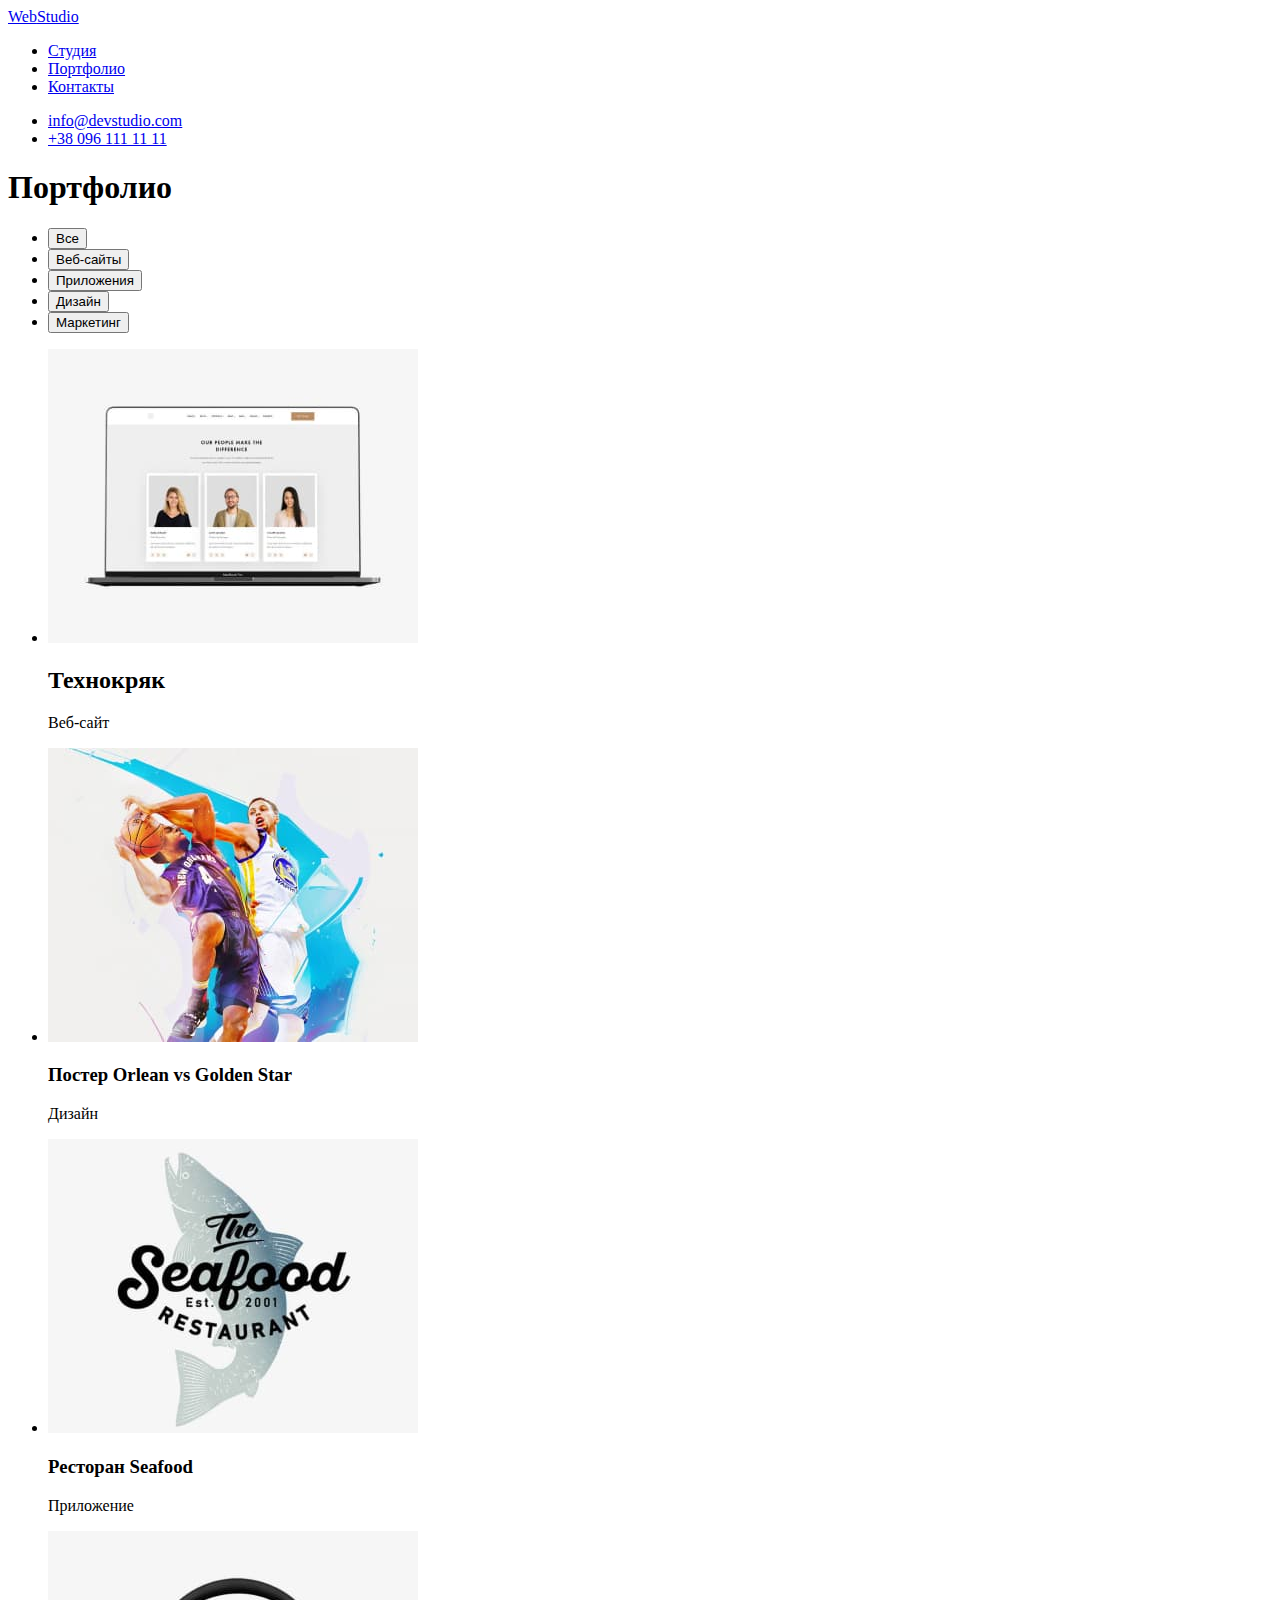
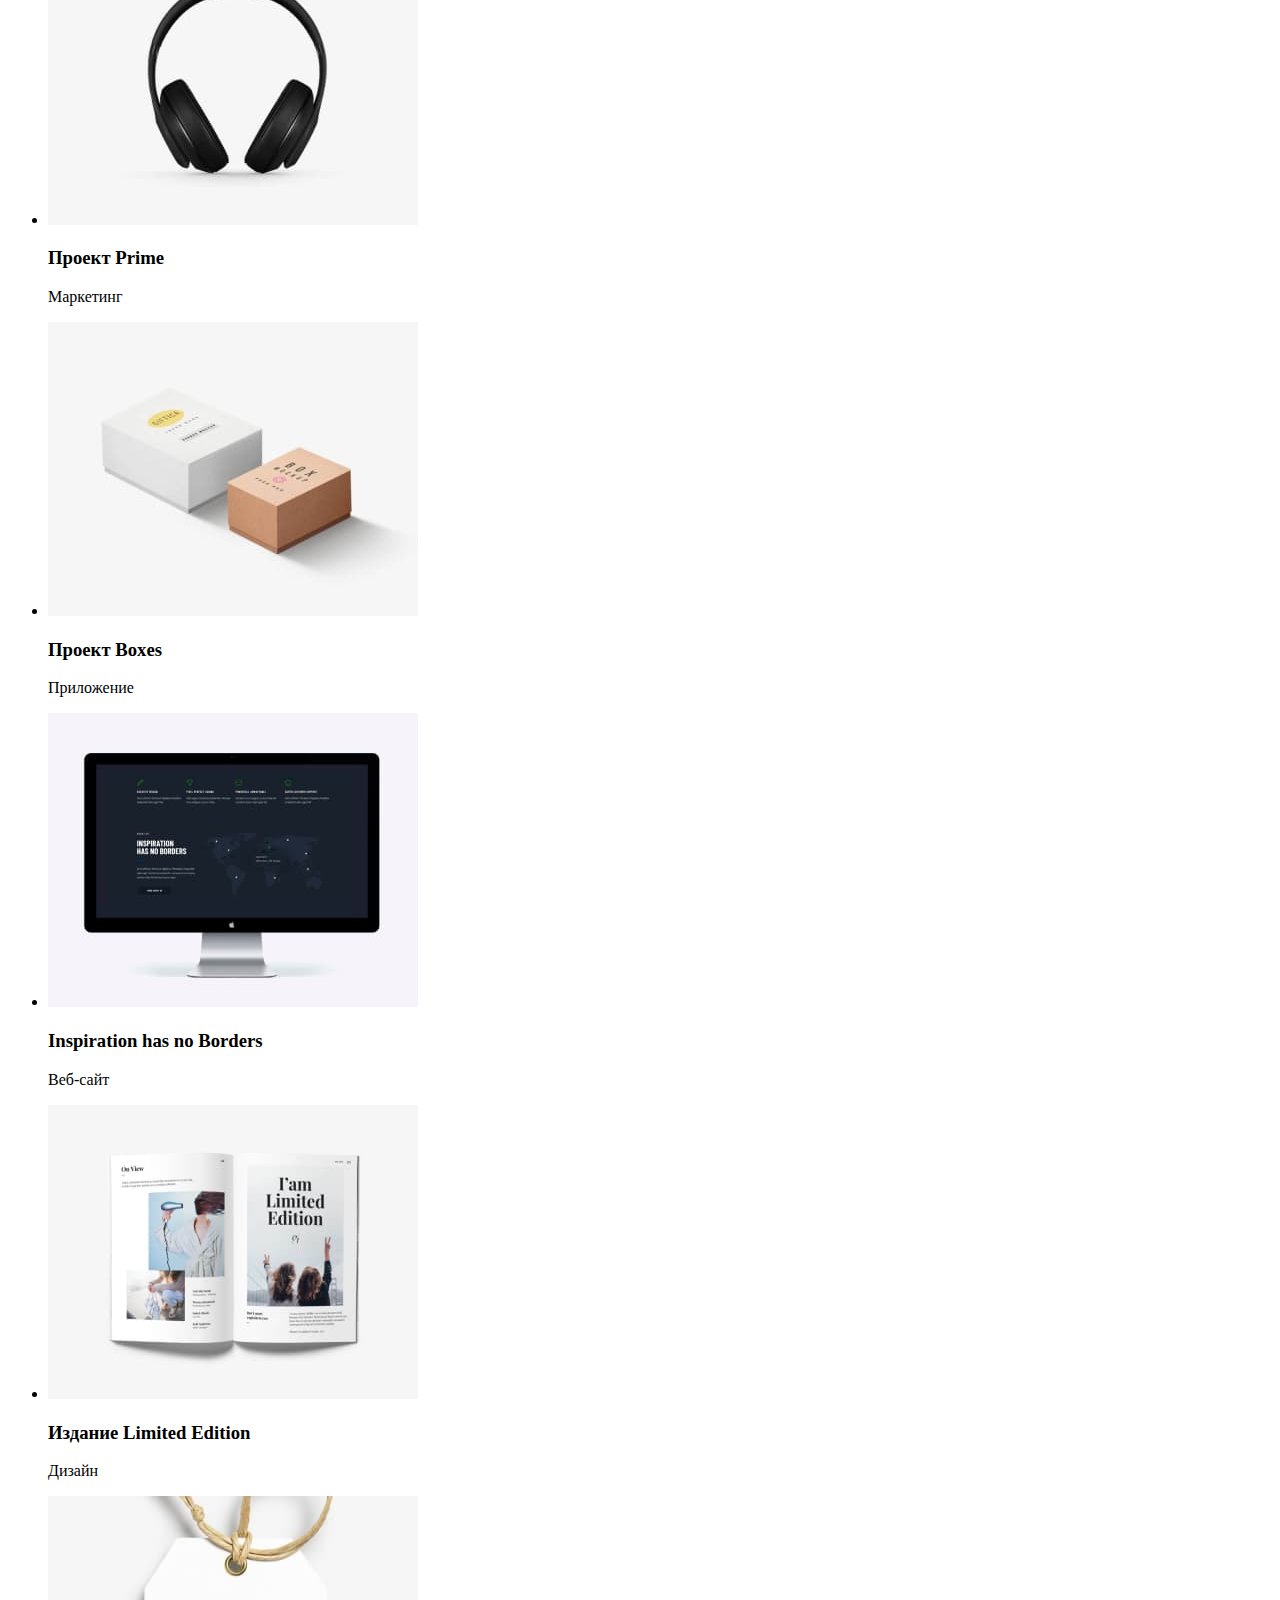
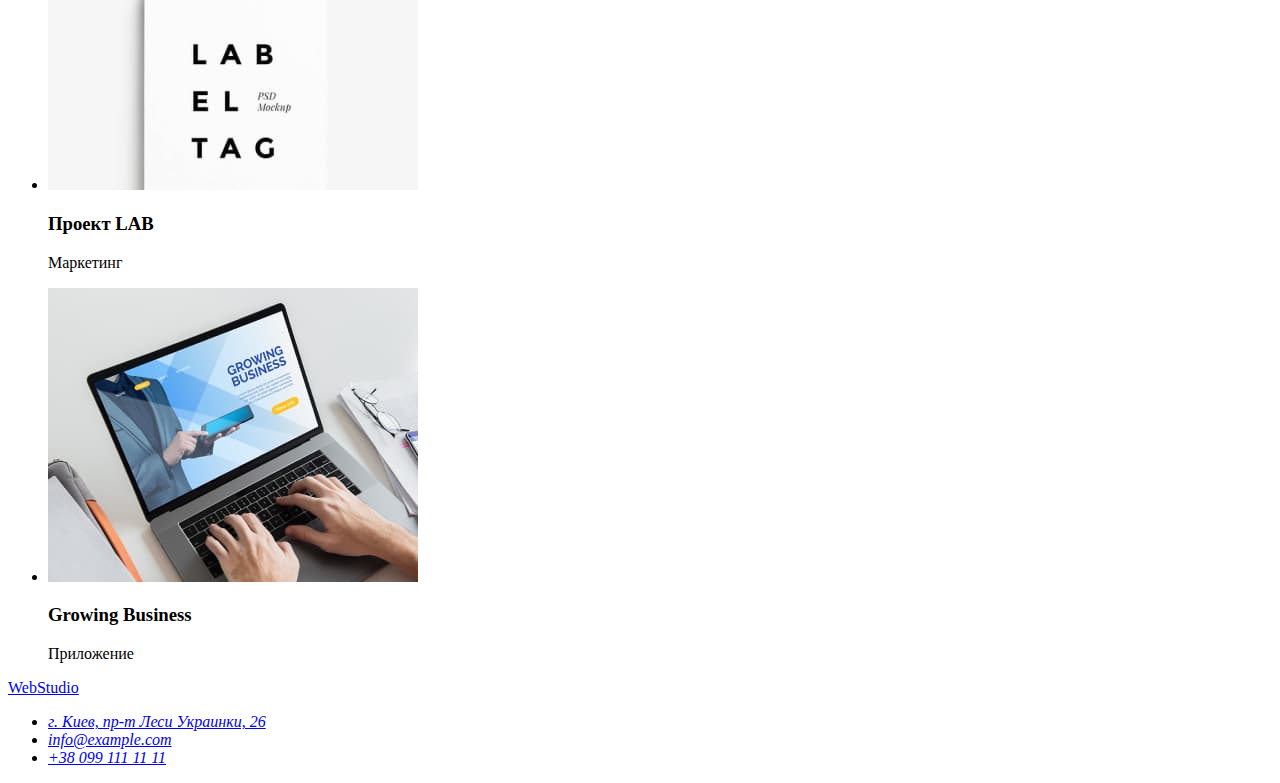
==== portfolio.html @ 60d44a60 "portfolio" ====
<!DOCTYPE html>
<html lang="ru">
  <head>
    <meta charset="UTF-8" />
    <meta http-equiv="X-UA-Compatible" content="IE=edge" />
    <meta name="viewport" content="width=device-width, initial-scale=1.0" />
    <title>Портфолио</title>
  </head>

  <body>
    <header>
      <a href="./index.html">Web<span>Studio</span></a>
      <nav>
        <ul>
          <li><a href="./index.html">Студия</a></li>
          <li><a href="./portfolio.html">Портфолио</a></li>
          <li><a href="#">Контакты</a></li>
        </ul>
      </nav>
      <ul>
        <li><a href="mailto:info@devstudio.com">info@devstudio.com</a></li>
        <li><a href="tel:+380961111111">+38 096 111 11 11</a></li>
      </ul>
    </header>

    <main>
      <section>
        <h1>Портфолио</h1>
        <ul>
          <li><button type="button">Все</button></li>
          <li><button type="button">Веб-сайты</button></li>
          <li><button type="button">Приложения</button></li>
          <li><button type="button">Дизайн</button></li>
          <li><button type="button">Маркетинг</button></li>
        </ul>
        <ul>
          <li>
            <img src="./images/notebook.jpg" alt="ноутбук" width="370" />
            <h2>Технокряк</h2>
            <p>Веб-сайт</p>
          </li>
          <li>
            <img src="./images/basketball.jpg" alt="баскетбол" width="370" />
            <h3>Постер <span lang="en">Orlean vs Golden Star</span></h3>
            <p>Дизайн</p>
          </li>
          <li>
            <img src="./images/emblem.jpg" alt="эмблема" width="370" />
            <h3>Ресторан <span lang="en">Seafood</span></h3>
            <p>Приложение</p>
          </li>
          <li>
            <img src="./images/headphones.jpg" alt="наушники" width="370" />
            <h3>Проект <span lang="en">Prime</span></h3>
            <p>Маркетинг</p>
          </li>
          <li>
            <img src="./images/boxes.jpg" alt="коробочки" width="370" />
            <h3>Проект <span lang="en">Boxes</span></h3>
            <p>Приложение</p>
          </li>
          <li>
            <img src="./images/monitor.jpg" alt="монитор" width="370" />
            <h3 lang="en">Inspiration has no Borders</h3>
            <p>Веб-сайт</p>
          </li>
          <li>
            <img src="./images/magazine.jpg" alt="журнал" width="370" />
            <h3>Издание <span lang="en">Limited Edition</span></h3>
            <p>Дизайн</p>
          </li>
          <li>
            <img src="./images/tag.jpg" alt="лэйбл" width="370" />
            <h3>Проект <span lang="en">LAB</span></h3>
            <p>Маркетинг</p>
          </li>
          <li>
            <img src="./images/taping.jpg" alt="печатаем_на_ноутбуке" width="370" />
            <h3 lang="en">Growing Business</h3>
            <p>Приложение</p>
          </li>
        </ul>
      </section>
    </main>

    <footer>
      <a href="./index.html">Web<span>Studio</span></a>
      <address>
        <ul>
          <li>
            <a
              href="https://goo.gl/maps/cvpmodvqqdobvfhe7"
              target="_blank"
              rel="noopener nofollow noreferrer"
              >г. Киев, пр-т Леси Украинки, 26</a
            >
          </li>
          <li><a href="mailto:info@example.com">info@example.com</a></li>
          <li><a href="tel:+380991111111">+38 099 111 11 11</a></li>
        </ul>
      </address>
    </footer>
  </body>
</html>
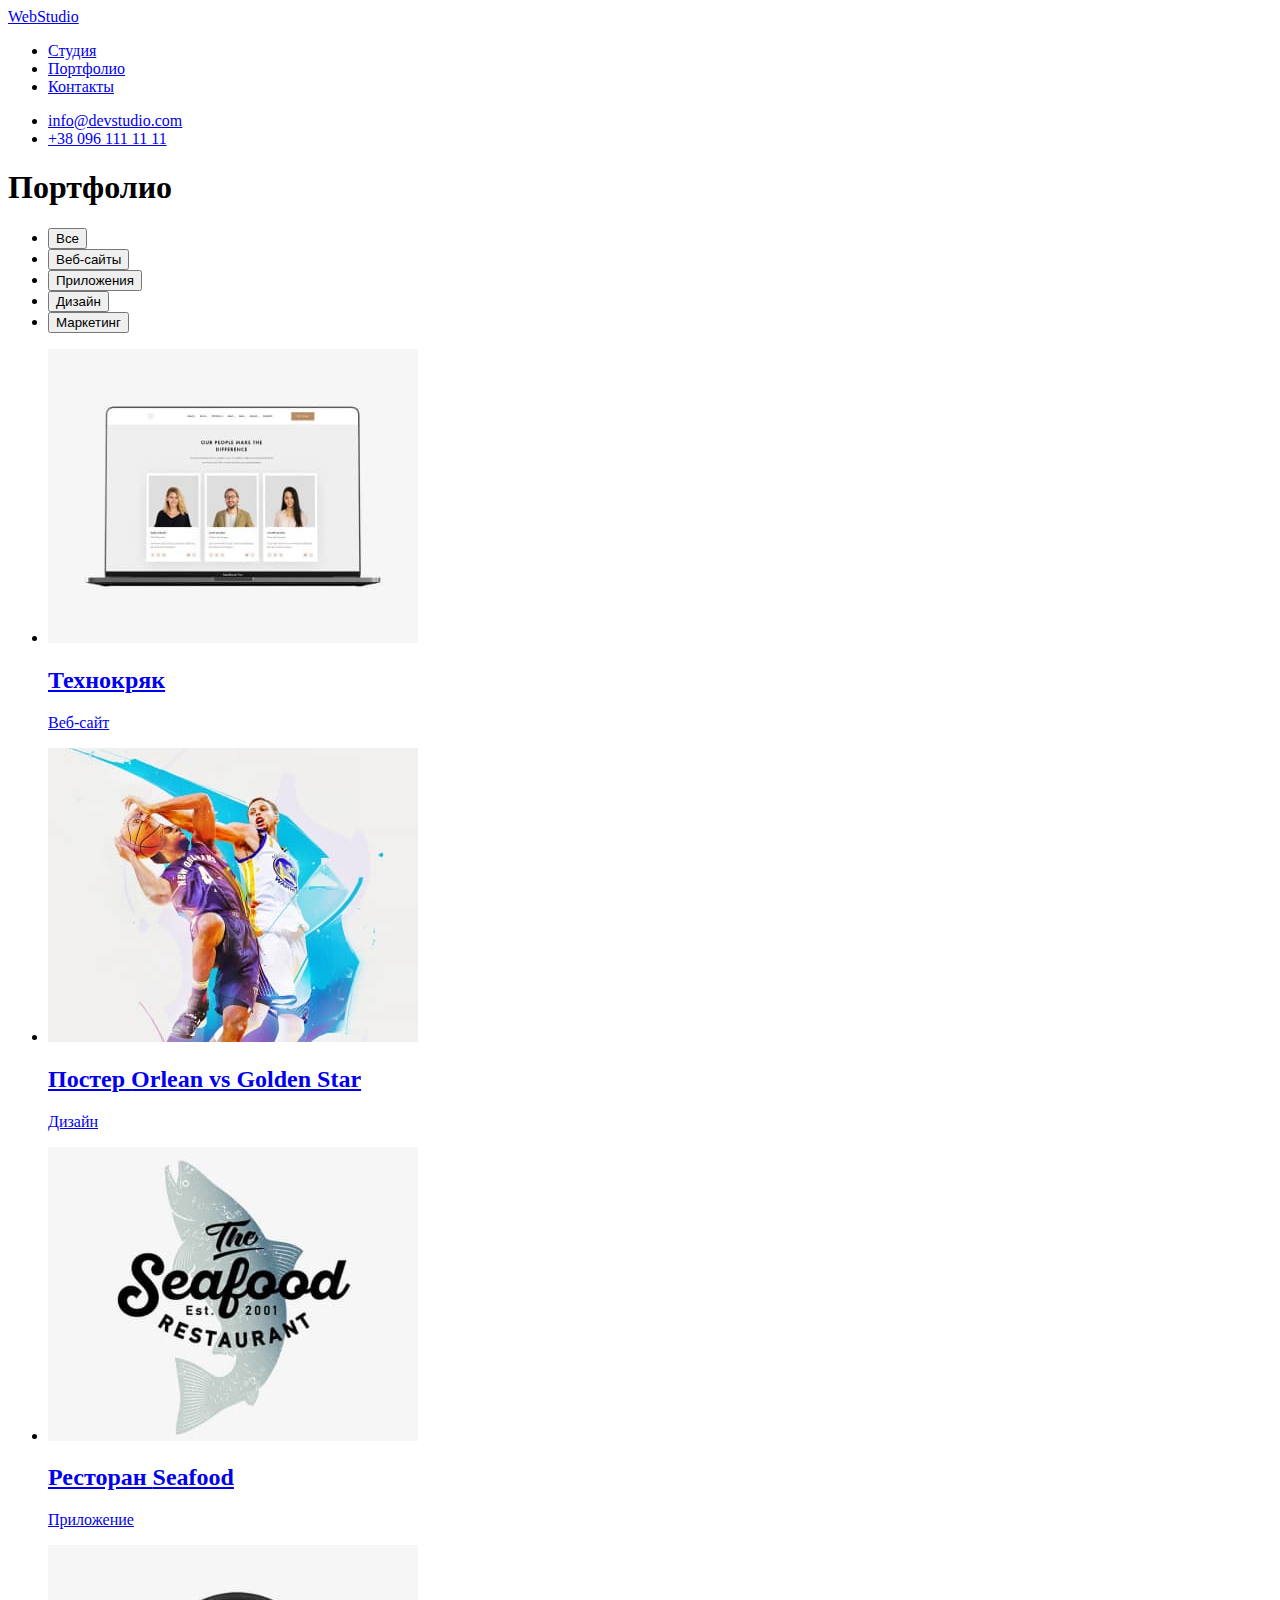
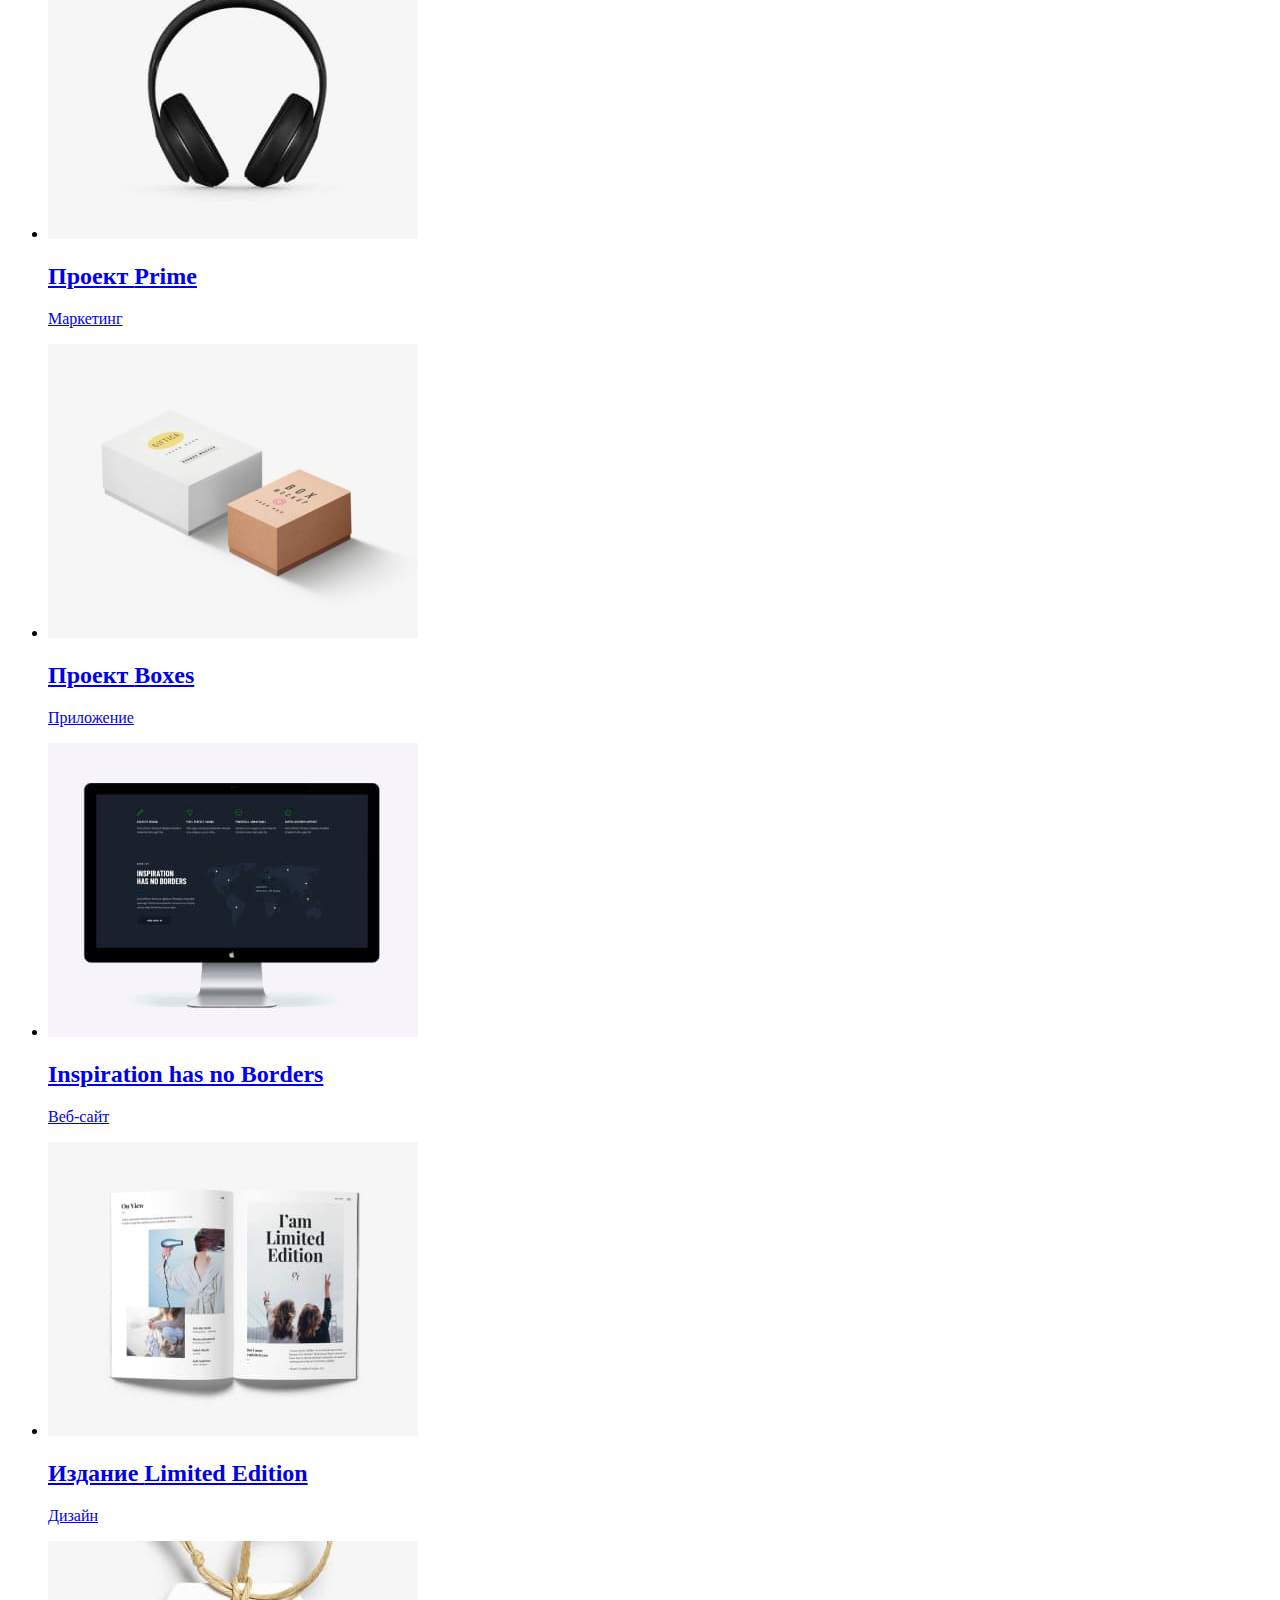
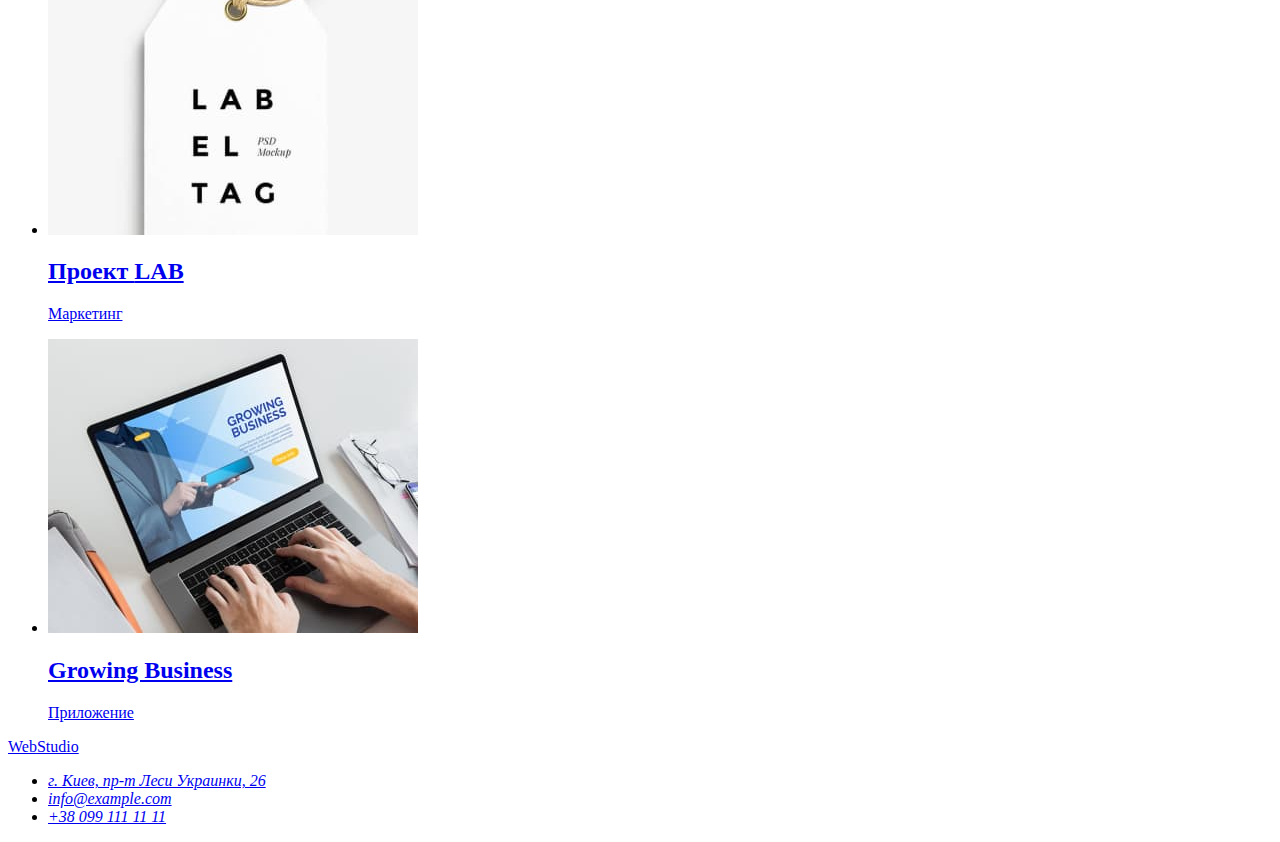
==== commit ead6cebe: "button" ====
--- a/portfolio.html
+++ b/portfolio.html
@@ -35,49 +35,67 @@
         </ul>
         <ul>
           <li>
-            <img src="./images/notebook.jpg" alt="ноутбук" width="370" />
-            <h2>Технокряк</h2>
-            <p>Веб-сайт</p>
+            <a href="#"
+              ><img src="./images/notebook.jpg" alt="ноутбук" width="370" />
+              <h2>Технокряк</h2>
+              <p>Веб-сайт</p>
+            </a>
           </li>
           <li>
-            <img src="./images/basketball.jpg" alt="баскетбол" width="370" />
-            <h3>Постер <span lang="en">Orlean vs Golden Star</span></h3>
-            <p>Дизайн</p>
+            <a href="#"
+              ><img src="./images/basketball.jpg" alt="баскетбол" width="370" />
+              <h2>Постер <span lang="en">Orlean vs Golden Star</span></h2>
+              <p>Дизайн</p>
+            </a>
           </li>
           <li>
-            <img src="./images/emblem.jpg" alt="эмблема" width="370" />
-            <h3>Ресторан <span lang="en">Seafood</span></h3>
-            <p>Приложение</p>
+            <a href="#"
+              ><img src="./images/emblem.jpg" alt="эмблема" width="370" />
+              <h2>Ресторан <span lang="en">Seafood</span></h2>
+              <p>Приложение</p>
+            </a>
           </li>
           <li>
-            <img src="./images/headphones.jpg" alt="наушники" width="370" />
-            <h3>Проект <span lang="en">Prime</span></h3>
-            <p>Маркетинг</p>
+            <a href="#">
+              <img src="./images/headphones.jpg" alt="наушники" width="370" />
+              <h2>Проект <span lang="en">Prime</span></h2>
+              <p>Маркетинг</p>
+            </a>
           </li>
           <li>
-            <img src="./images/boxes.jpg" alt="коробочки" width="370" />
-            <h3>Проект <span lang="en">Boxes</span></h3>
-            <p>Приложение</p>
+            <a href="#">
+              <img src="./images/boxes.jpg" alt="коробочки" width="370" />
+              <h2>Проект <span lang="en">Boxes</span></h2>
+              <p>Приложение</p>
+            </a>
           </li>
           <li>
-            <img src="./images/monitor.jpg" alt="монитор" width="370" />
-            <h3 lang="en">Inspiration has no Borders</h3>
-            <p>Веб-сайт</p>
+            <a href="#">
+              <img src="./images/monitor.jpg" alt="монитор" width="370" />
+              <h2 lang="en">Inspiration has no Borders</h2>
+              <p>Веб-сайт</p>
+            </a>
           </li>
           <li>
-            <img src="./images/magazine.jpg" alt="журнал" width="370" />
-            <h3>Издание <span lang="en">Limited Edition</span></h3>
-            <p>Дизайн</p>
+            <a href="#">
+              <img src="./images/magazine.jpg" alt="журнал" width="370" />
+              <h2>Издание <span lang="en">Limited Edition</span></h2>
+              <p>Дизайн</p>
+            </a>
           </li>
           <li>
-            <img src="./images/tag.jpg" alt="лэйбл" width="370" />
-            <h3>Проект <span lang="en">LAB</span></h3>
-            <p>Маркетинг</p>
+            <a href="#">
+              <img src="./images/tag.jpg" alt="лэйбл" width="370" />
+              <h2>Проект <span lang="en">LAB</span></h2>
+              <p>Маркетинг</p>
+            </a>
           </li>
           <li>
-            <img src="./images/taping.jpg" alt="печатаем_на_ноутбуке" width="370" />
-            <h3 lang="en">Growing Business</h3>
-            <p>Приложение</p>
+            <a href="#">
+              <img src="./images/taping.jpg" alt="печатаем_на_ноутбуке" width="370" />
+              <h2 lang="en">Growing Business</h2>
+              <p>Приложение</p>
+            </a>
           </li>
         </ul>
       </section>
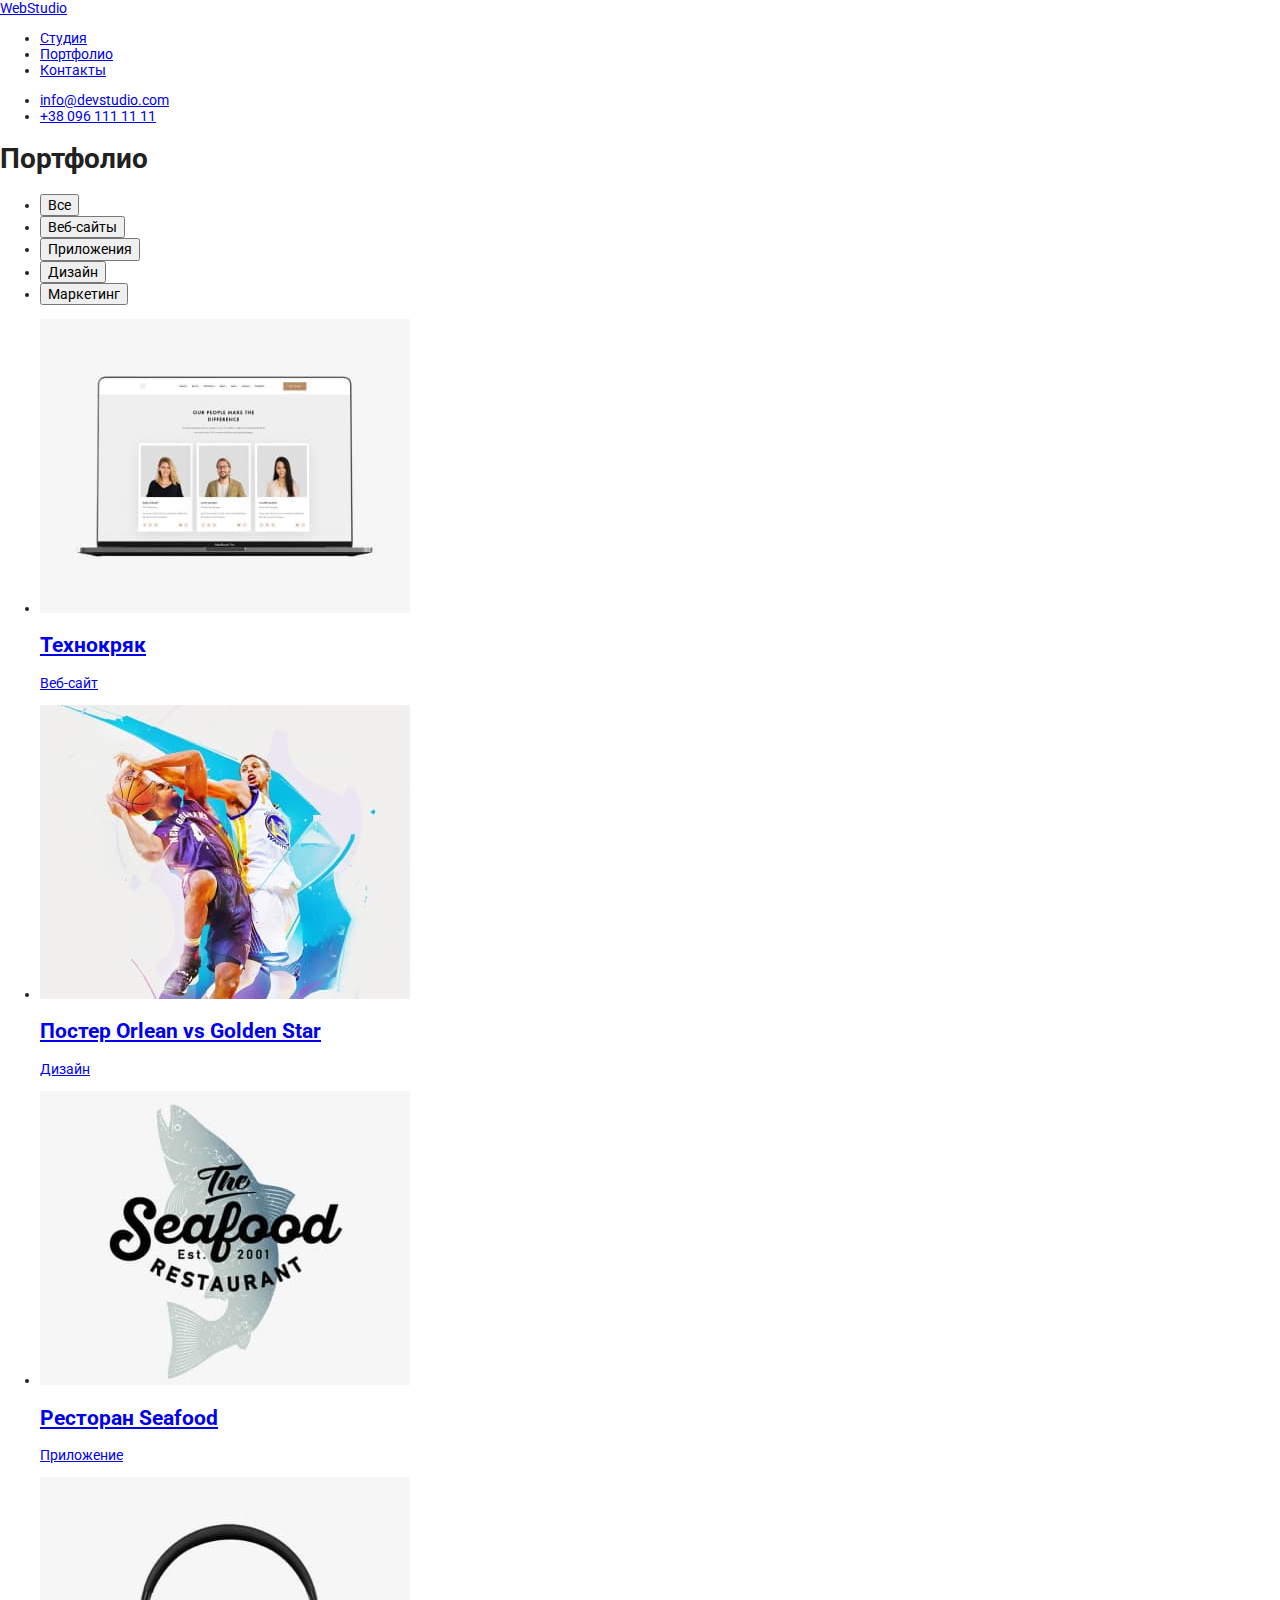
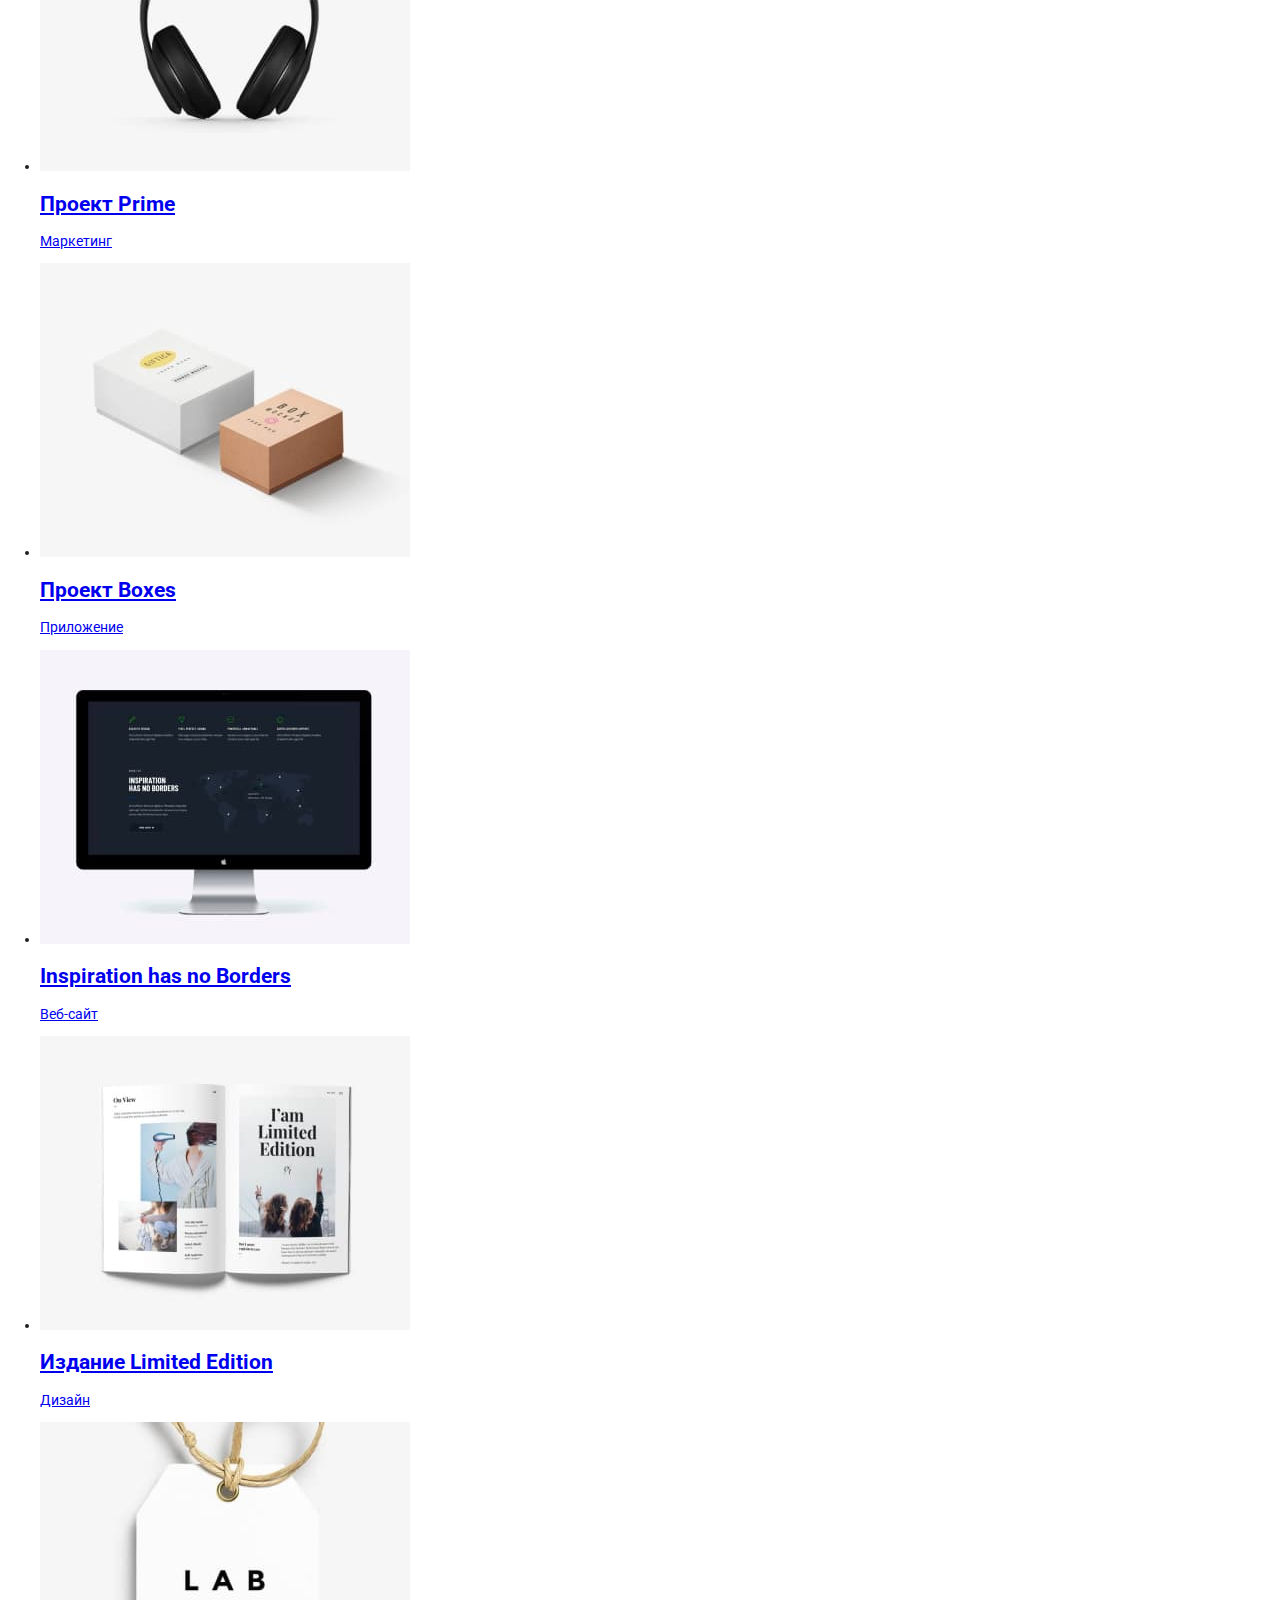
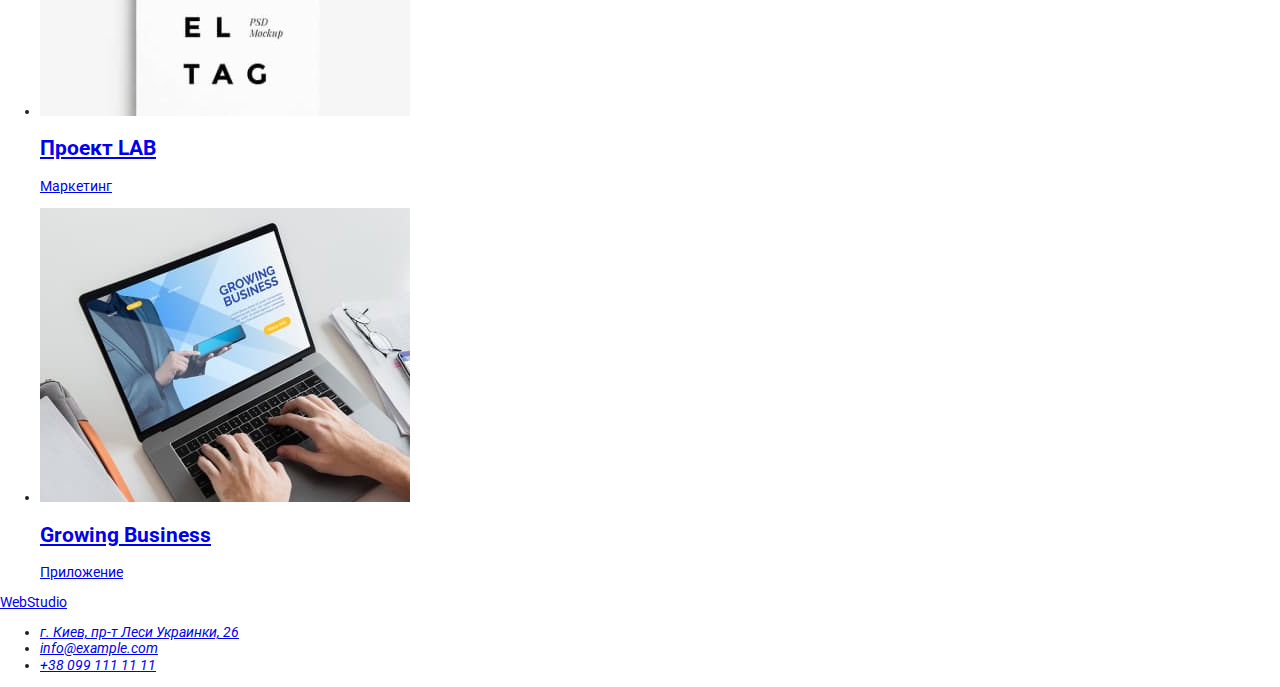
==== commit 8c611152: "css first" ====
--- a/portfolio.html
+++ b/portfolio.html
@@ -4,11 +4,17 @@
     <meta charset="UTF-8" />
     <meta http-equiv="X-UA-Compatible" content="IE=edge" />
     <meta name="viewport" content="width=device-width, initial-scale=1.0" />
+    <link
+      href="https://fonts.googleapis.com/css2?family=Raleway:wght@700&family=Roboto:wght@400;500;700;900&display=swap"
+      rel="stylesheet"
+    />
+    <link rel="stylesheet" href="./normalize.css" />
+    <link rel="stylesheet" href="./css/styles.css" />
     <title>Портфолио</title>
   </head>
 
   <body>
-    <header>
+    <header class="content">
       <a href="./index.html">Web<span>Studio</span></a>
       <nav>
         <ul>
@@ -23,7 +29,7 @@
       </ul>
     </header>
 
-    <main>
+    <main class="content">
       <section>
         <h1>Портфолио</h1>
         <ul>
@@ -101,7 +107,7 @@
       </section>
     </main>
 
-    <footer>
+    <footer class="content">
       <a href="./index.html">Web<span>Studio</span></a>
       <address>
         <ul>
--- a/css/styles.css
+++ b/css/styles.css
@@ -0,0 +1,112 @@
+:root {
+    --primary-text-color: #212121;
+    --secondary-text-color: #757575;
+    --accent-color: #2196F3;
+    --background-color: #FFFFFF;
+    --secondary-background-color: #2F303A;
+    --filter-background-color: #F5F4FA;
+}
+
+body {
+    font-family: 'Roboto', sans-serif;
+    font-size: 14px;
+    color: var(--primary-text-color);
+    background-color: var(--background-color);
+}
+
+.content {
+    width: 1600px;
+    margin: 0 auto;
+}
+
+/* header */
+.header {
+    display: flex;
+    align-items: center;
+}
+
+.logo {
+    font-family: 'Raleway';
+    font-weight: 700;
+    font-size: 26px;
+    font-style: inherit;
+    line-height: 1.19;
+    letter-spacing: 0.03em;
+    color: var(--accent-color);
+    text-decoration: none;
+    padding: 25px 93px 25px 215px;
+}
+
+.studio {
+    color: #000000;
+}
+
+.menu {
+    margin-right: 331px;
+}
+
+.list {
+    list-style: none;
+}
+
+.menu-list {
+    display: flex;
+}
+
+.menu-item {
+    font-weight: 500;
+    line-height: 1.14;
+    letter-spacing: 0.02em;
+    margin-right: 50px;
+}
+
+
+.menu-link {
+    color: var(--primary-text-color);
+    text-decoration: none;
+}
+
+.menu-link:hover,
+.menu-link:focus {
+    color: var(--accent-color);
+}
+
+.current {
+    color: var(--accent-color);
+}
+
+.contact {
+    display: flex;
+}
+
+.contact-item {
+    color: var(--secondary-text-color); 
+    font-weight: 500;
+    line-height: 1.14;
+    letter-spacing: 0.02em;
+    text-decoration: none;
+    margin-right: 50px;
+}
+
+.contact-item:hover,
+.contact-item:focus {
+    color: var(--accent-color);
+}
+
+/* main studio*/
+
+
+/* main portfolio */
+
+
+/* footer */
+
+
+/* .menu-item:last-child::after { для второй страниці
+    content: "";
+    display: block;
+    height: 1px;
+    width: 1600px;
+    background-color: var(--secondary-background-color);
+    margin: 0 auto;
+} */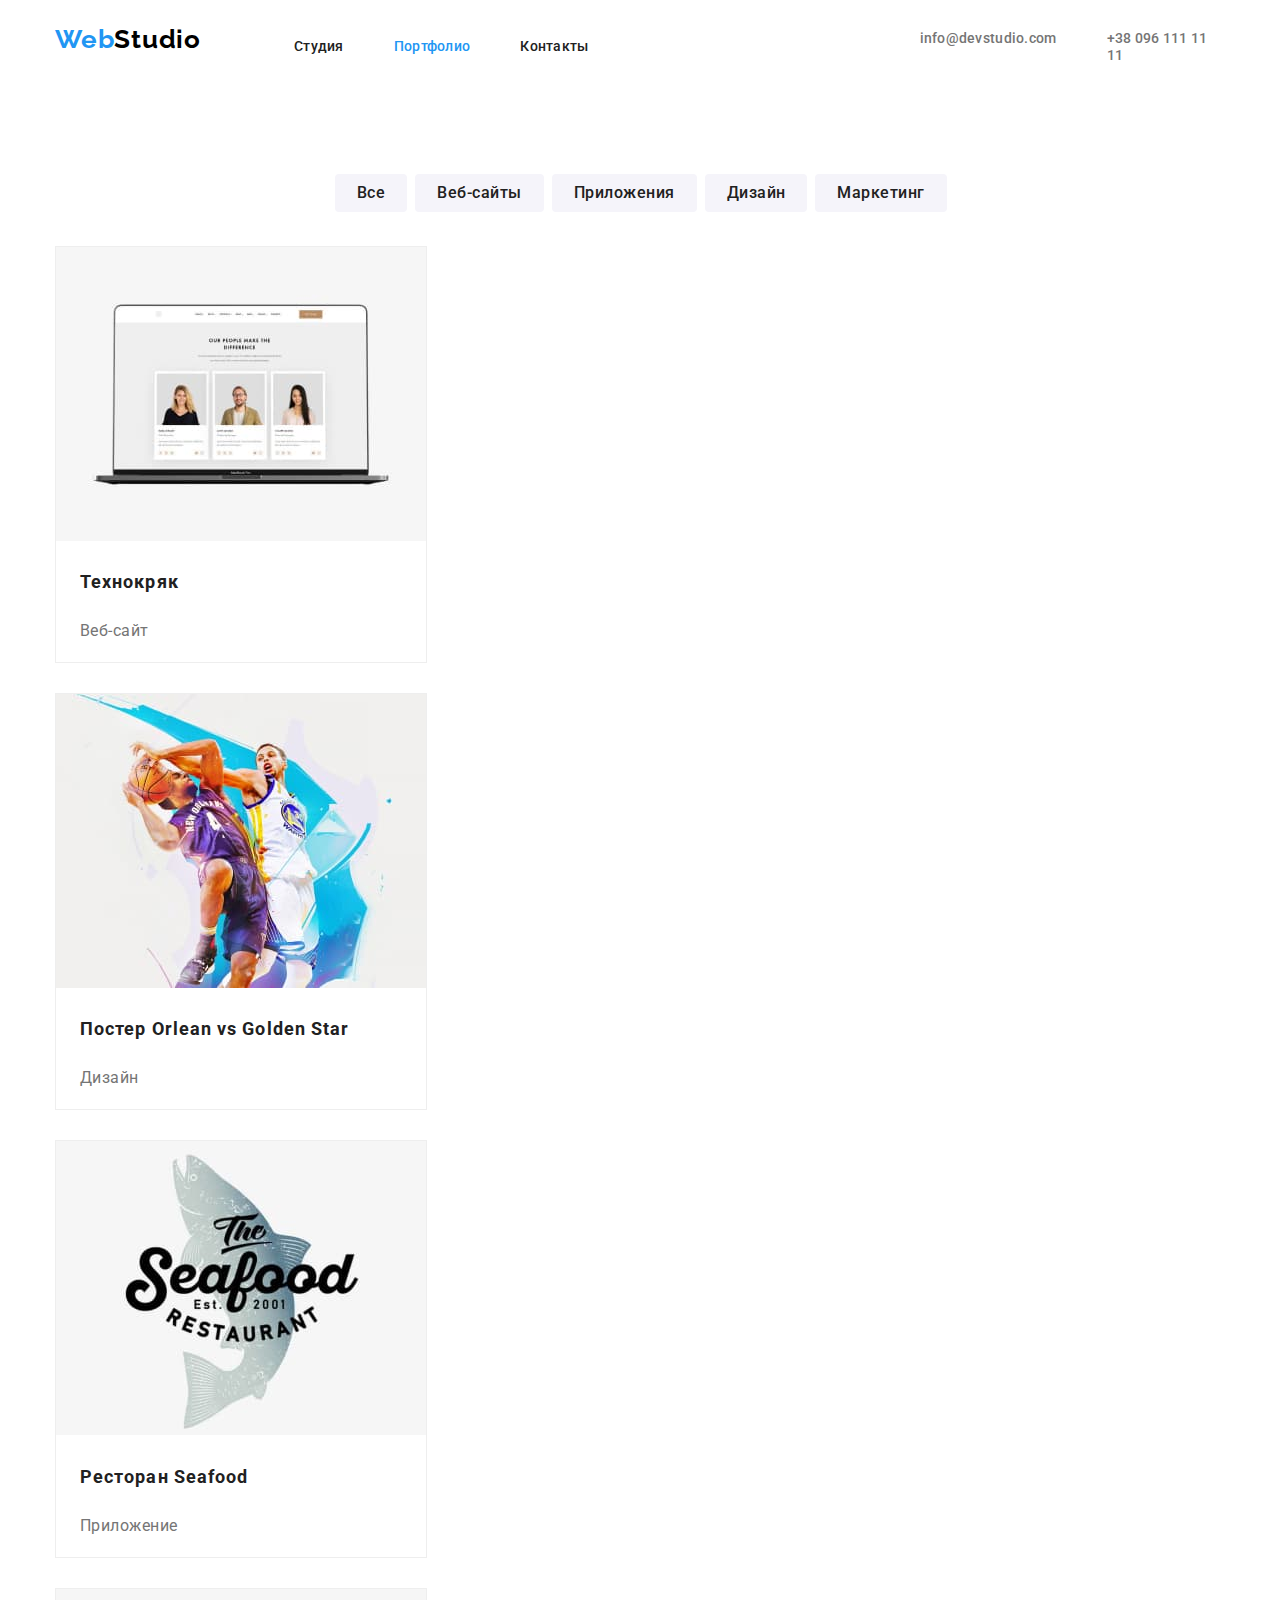
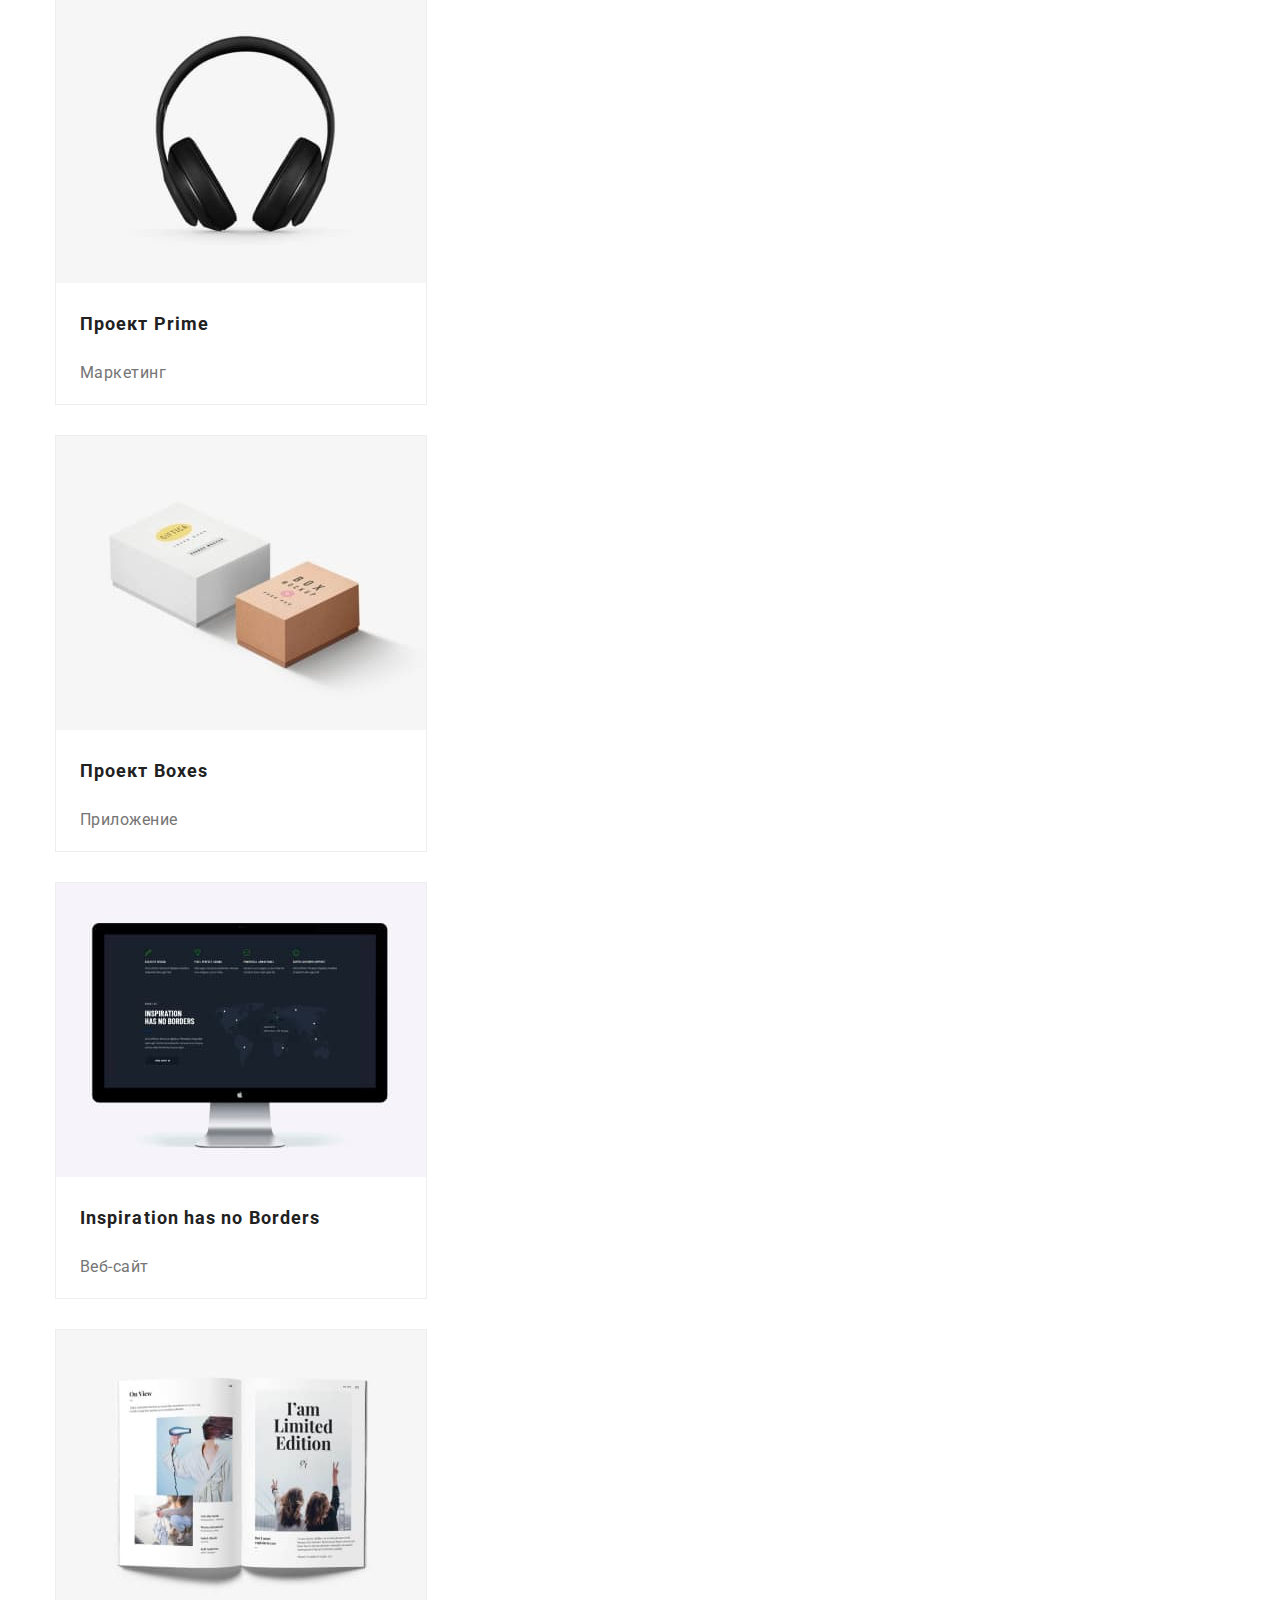
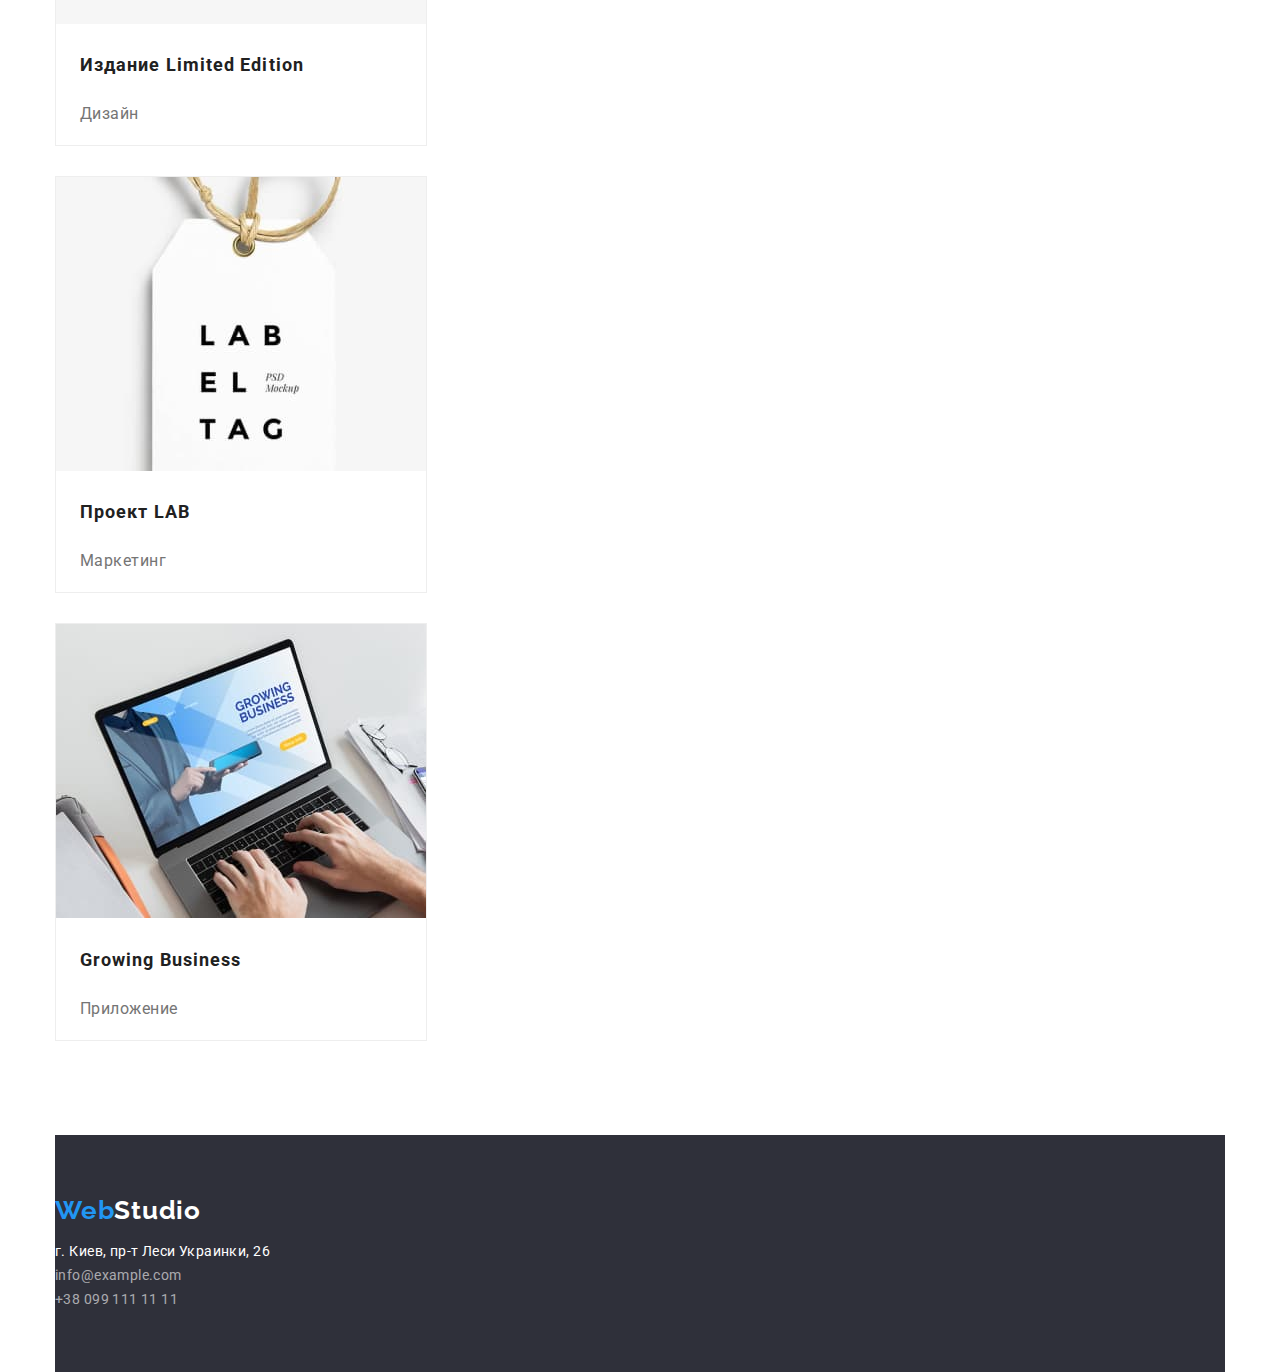
==== commit 26ac7abd: "add styles for studio and portfolio" ====
--- a/portfolio.html
+++ b/portfolio.html
@@ -4,6 +4,8 @@
     <meta charset="UTF-8" />
     <meta http-equiv="X-UA-Compatible" content="IE=edge" />
     <meta name="viewport" content="width=device-width, initial-scale=1.0" />
+    <link rel="preconnect" href="https://fonts.googleapis.com" />
+    <link rel="preconnect" href="https://fonts.gstatic.com" crossorigin />
     <link
       href="https://fonts.googleapis.com/css2?family=Raleway:wght@700&family=Roboto:wght@400;500;700;900&display=swap"
       rel="stylesheet"
@@ -14,115 +16,122 @@
   </head>
 
   <body>
-    <header class="content">
-      <a href="./index.html">Web<span>Studio</span></a>
-      <nav>
-        <ul>
-          <li><a href="./index.html">Студия</a></li>
-          <li><a href="./portfolio.html">Портфолио</a></li>
-          <li><a href="#">Контакты</a></li>
+    <header class="header">
+      <div class="container">
+        <a href="./index.html" class="logo">Web<span class="studio">Studio</span></a>
+        <nav class="menu">
+          <ul class="menu-list list">
+            <li class="menu-item"><a href="./index.html" class="menu-link">Студия</a></li>
+            <li class="menu-item">
+              <a href="./portfolio.html" class="menu-link current">Портфолио</a>
+            </li>
+            <li class="menu-item"><a href="#" class="menu-link">Контакты</a></li>
+          </ul>
+        </nav>
+        <ul class="contact list">
+          <li><a href="mailto:info@devstudio.com" class="contact-item">info@devstudio.com</a></li>
+          <li><a href="tel:+380961111111" class="contact-item">+38 096 111 11 11</a></li>
         </ul>
-      </nav>
-      <ul>
-        <li><a href="mailto:info@devstudio.com">info@devstudio.com</a></li>
-        <li><a href="tel:+380961111111">+38 096 111 11 11</a></li>
-      </ul>
+      </div>
     </header>
 
-    <main class="content">
-      <section>
-        <h1>Портфолио</h1>
-        <ul>
-          <li><button type="button">Все</button></li>
-          <li><button type="button">Веб-сайты</button></li>
-          <li><button type="button">Приложения</button></li>
-          <li><button type="button">Дизайн</button></li>
-          <li><button type="button">Маркетинг</button></li>
+    <main>
+      <section class="portfolio container">
+        <h1 class="visually-hidden">Портфолио</h1>
+        <ul class="filter-list list">
+          <li><button type="button" class="filter-button">Все</button></li>
+          <li><button type="button" class="filter-button">Веб-сайты</button></li>
+          <li><button type="button" class="filter-button">Приложения</button></li>
+          <li><button type="button" class="filter-button">Дизайн</button></li>
+          <li><button type="button" class="filter-button">Маркетинг</button></li>
         </ul>
-        <ul>
-          <li>
-            <a href="#"
+        <ul class="portfolio-list list">
+          <li class="project-item">
+            <a href="#" class="project-link"
               ><img src="./images/notebook.jpg" alt="ноутбук" width="370" />
-              <h2>Технокряк</h2>
-              <p>Веб-сайт</p>
+              <h2 class="project-title">Технокряк</h2>
+              <p class="type-project">Веб-сайт</p>
             </a>
           </li>
-          <li>
-            <a href="#"
+          <li class="project-item">
+            <a href="#" class="project-link"
               ><img src="./images/basketball.jpg" alt="баскетбол" width="370" />
-              <h2>Постер <span lang="en">Orlean vs Golden Star</span></h2>
-              <p>Дизайн</p>
+              <h2 class="project-title">Постер <span lang="en">Orlean vs Golden Star</span></h2>
+              <p class="type-project">Дизайн</p>
             </a>
           </li>
-          <li>
-            <a href="#"
+          <li class="project-item">
+            <a href="#" class="project-link"
               ><img src="./images/emblem.jpg" alt="эмблема" width="370" />
-              <h2>Ресторан <span lang="en">Seafood</span></h2>
-              <p>Приложение</p>
+              <h2 class="project-title">Ресторан <span lang="en">Seafood</span></h2>
+              <p class="type-project">Приложение</p>
             </a>
           </li>
-          <li>
-            <a href="#">
+          <li class="project-item">
+            <a href="#" class="project-link">
               <img src="./images/headphones.jpg" alt="наушники" width="370" />
-              <h2>Проект <span lang="en">Prime</span></h2>
-              <p>Маркетинг</p>
+              <h2 class="project-title">Проект <span lang="en">Prime</span></h2>
+              <p class="type-project">Маркетинг</p>
             </a>
           </li>
-          <li>
-            <a href="#">
+          <li class="project-item">
+            <a href="#" class="project-link">
               <img src="./images/boxes.jpg" alt="коробочки" width="370" />
-              <h2>Проект <span lang="en">Boxes</span></h2>
-              <p>Приложение</p>
+              <h2 class="project-title">Проект <span lang="en">Boxes</span></h2>
+              <p class="type-project">Приложение</p>
             </a>
           </li>
-          <li>
-            <a href="#">
+          <li class="project-item">
+            <a href="#" class="project-link">
               <img src="./images/monitor.jpg" alt="монитор" width="370" />
-              <h2 lang="en">Inspiration has no Borders</h2>
-              <p>Веб-сайт</p>
+              <h2 lang="en" class="project-title">Inspiration has no Borders</h2>
+              <p class="type-project">Веб-сайт</p>
             </a>
           </li>
-          <li>
-            <a href="#">
+          <li class="project-item">
+            <a href="#" class="project-link">
               <img src="./images/magazine.jpg" alt="журнал" width="370" />
-              <h2>Издание <span lang="en">Limited Edition</span></h2>
-              <p>Дизайн</p>
+              <h2 class="project-title">Издание <span lang="en">Limited Edition</span></h2>
+              <p class="type-project">Дизайн</p>
             </a>
           </li>
-          <li>
-            <a href="#">
+          <li class="project-item">
+            <a href="#" class="project-link">
               <img src="./images/tag.jpg" alt="лэйбл" width="370" />
-              <h2>Проект <span lang="en">LAB</span></h2>
-              <p>Маркетинг</p>
+              <h2 class="project-title">Проект <span lang="en">LAB</span></h2>
+              <p class="type-project">Маркетинг</p>
             </a>
           </li>
-          <li>
-            <a href="#">
+          <li class="project-item">
+            <a href="#" class="project-link">
               <img src="./images/taping.jpg" alt="печатаем_на_ноутбуке" width="370" />
-              <h2 lang="en">Growing Business</h2>
-              <p>Приложение</p>
+              <h2 lang="en" class="project-title">Growing Business</h2>
+              <p class="type-project">Приложение</p>
             </a>
           </li>
         </ul>
       </section>
     </main>
 
-    <footer class="content">
-      <a href="./index.html">Web<span>Studio</span></a>
-      <address>
-        <ul>
-          <li>
-            <a
-              href="https://goo.gl/maps/cvpmodvqqdobvfhe7"
-              target="_blank"
-              rel="noopener nofollow noreferrer"
-              >г. Киев, пр-т Леси Украинки, 26</a
-            >
-          </li>
-          <li><a href="mailto:info@example.com">info@example.com</a></li>
-          <li><a href="tel:+380991111111">+38 099 111 11 11</a></li>
-        </ul>
-      </address>
+    <footer class="footer container">
+      <div class="footer-block">
+        <a href="./index.html" class="logo">Web<span class="footer-studio">Studio</span></a>
+        <address class="adress">
+          <ul class="list">
+            <li>
+              <a
+                href="https://goo.gl/maps/cvpmodvqqdobvfhe7"
+                target="_blank"
+                rel="noopener nofollow noreferrer"
+                class="adress-text"
+                >г. Киев, пр-т Леси Украинки, 26</a
+              >
+            </li>
+            <li><a href="mailto:info@example.com" class="footer-contact">info@example.com</a></li>
+            <li><a href="tel:+380991111111" class="footer-contact">+38 099 111 11 11</a></li>
+          </ul>
+        </address>
+      </div>
     </footer>
   </body>
 </html>
--- a/css/styles.css
+++ b/css/styles.css
@@ -1,28 +1,29 @@
 :root {
     --primary-text-color: #212121;
     --secondary-text-color: #757575;
+    --accent-text-color: #FFFFFF;
+    --accent-text-logo-color: #000;
     --accent-color: #2196F3;
+    --accent-button-color: #188ce8;
     --background-color: #FFFFFF;
-    --secondary-background-color: #2F303A;
-    --filter-background-color: #F5F4FA;
+    --primary-background-color: #2F303A;
+    --secondary-background-color: #F5F4FA;
+    --border-color: #EEEEEE;
 }
 
 body {
     font-family: 'Roboto', sans-serif;
     font-size: 14px;
+    font-weight: 400;
+    font-style: normal;
     color: var(--primary-text-color);
     background-color: var(--background-color);
 }
 
-.content {
-    width: 1600px;
-    margin: 0 auto;
-}
-
-/* header */
-.header {
-    display: flex;
-    align-items: center;
+.container {
+    width: 1170px;
+    margin-left: auto;
+    margin-right: auto;
 }
 
 .logo {
@@ -30,34 +31,46 @@
     font-weight: 700;
     font-size: 26px;
     font-style: inherit;
-    line-height: 1.19;
-    letter-spacing: 0.03em;
-    color: var(--accent-color);
-    text-decoration: none;
-    padding: 25px 93px 25px 215px;
+    line-height: 1.2;
+    letter-spacing: 0.03em;
+    color: var(--accent-color);
+    text-decoration: none;
+    margin-right: 93px;
+    padding-top: 24px;
+    padding-bottom: 25px;
 }
 
 .studio {
-    color: #000000;
+    color: var(--accent-text-logo-color);
 }
 
 .menu {
     margin-right: 331px;
 }
 
+.menu-list {
+    display: flex;
+    align-items: center;
+    gap: 50px; 
+}
+
 .list {
     list-style: none;
-}
-
-.menu-list {
-    display: flex;
+    padding-left: 0;
+    padding-top: 0;
+    margin-bottom: 0;
+}
+
+.header > .container {
+    display: flex;
+    align-items: center;
+    justify-content: space-between;
 }
 
 .menu-item {
     font-weight: 500;
     line-height: 1.14;
     letter-spacing: 0.02em;
-    margin-right: 50px;
 }
 
 
@@ -77,6 +90,7 @@
 
 .contact {
     display: flex;
+    gap: 50px;
 }
 
 .contact-item {
@@ -85,7 +99,6 @@
     line-height: 1.14;
     letter-spacing: 0.02em;
     text-decoration: none;
-    margin-right: 50px;
 }
 
 .contact-item:hover,
@@ -93,20 +106,274 @@
     color: var(--accent-color);
 }
 
-/* main studio*/
-
-
-/* main portfolio */
-
-
-/* footer */
-
-
-/* .menu-item:last-child::after { для второй страниці
-    content: "";
-    display: block;
+/* main block*/
+.hero {
+    background-color: var(--primary-background-color);
+}
+
+.hero-text {
+    color: var(--accent-text-color);
+    font-weight: 900;
+    font-size: 44px;
+    line-height: 1.36;
+    text-transform: uppercase;
+    letter-spacing: 0.06em;
+    text-align: center;
+    width: 696px;
+    padding-top: 200px;
+    padding-left: 226px;
+}
+
+.hero-button {
+    background-color: var(--accent-color);
+    color: var(--accent-text-color);
+    border: none;
+    border-radius: 4px;
+    padding: 10px 32px;
+    box-shadow: 0px 4px 4px rgba(0, 0, 0, 0.15);
+    cursor: pointer;
+    font-family: inherit;
+    font-weight: 700;
+    font-size: 16px;
+    line-height: 1.88;
+    text-align: center;
+    letter-spacing: 0.06em;
+    margin: 30px 465px 200px 465px;
+}
+
+.hero-button:hover,
+.hero-button:focus {
+    background-color: var(--accent-button-color);
+}
+
+.features {
+    margin-top: 94px;
+    margin-bottom: 94px;
+}
+
+.visually-hidden {
+    position: absolute;
+    white-space: nowrap;
+    width: 1px;
     height: 1px;
-    width: 1600px;
+    overflow: hidden;
+    border: 0;
+    padding: 0;
+    clip: rect(0 0 0 0);
+    clip-path: inset(50%);
+    margin: -1px;
+}
+
+.features-list {
+    display: flex;
+    justify-content: center;
+}
+
+.features-block {
+   text-align: start;
+   gap: 30px;
+   width: 270px;
+   
+}
+
+.features-title {
+    font-weight: 700;
+    line-height: 1.14;
+    letter-spacing: 0.03em;
+    text-transform: uppercase;
+    margin-bottom: 10px;
+}
+
+.features-text {
+    line-height: 1.71;
+    letter-spacing: 0.03em;
+    color: var(--secondary-text-color);
+}
+
+/* main function */
+
+.secondary-title {
+    font-weight: 700;
+    font-size: 36px;
+    line-height: 1.17;
+    text-align: center;
+    letter-spacing: 0.03em;
+    margin-bottom: 50px;
+}
+
+.function-list {
+    display: flex;
+}
+
+.function-item {
+    margin: 0px 30px 0px 0px;
+}
+
+/* Our Team */
+
+.team-section {
     background-color: var(--secondary-background-color);
-    margin: 0 auto;
-} */+    margin-top: 94px;
+}
+
+.team-title {
+    font-weight: 700;
+    font-size: 36px;
+    line-height: 1.17;
+    text-align: center;
+    letter-spacing: 0.03em;
+    margin-bottom: 50px;
+    padding-top: 94px;
+}
+
+.team-list {
+    display: flex;
+}
+
+.team-item {
+    margin: 0px 30px 0px 0px;
+    background: var(--background-color);
+    box-shadow: 0px 1px 3px rgba(0, 0, 0, 0.12), 0px 1px 1px rgba(0, 0, 0, 0.14), 0px 2px 1px rgba(0, 0, 0, 0.2);
+    border-radius: 0px 0px 4px 4px;
+    width: 270px;
+    margin-bottom: 94px;
+}
+
+.member-title {
+    font-size: 16px;
+    font-weight: 500;
+    line-height: 1.88;
+    text-align: center;
+    letter-spacing: 0.03em;
+    margin-top: 30px;
+    margin-bottom: 10px;
+}
+
+.member-position {
+    font-size: 16px;
+    line-height: 1.88;
+    text-align: center;
+    letter-spacing: 0.03em;
+    color: var(--secondary-text-color);
+}
+
+/*footer*/
+.footer {
+    background-color: var(--primary-background-color);
+}
+
+.footer-block {
+    padding-top: 60px;
+    padding-bottom: 60px;
+}
+
+.footer-studio {
+    color: var(--accent-text-color);
+    margin-bottom: 20px;  
+}
+
+.adress {
+    font-style: normal;
+}
+
+.adress-text {
+    color: var(--accent-text-color);
+    line-height: 1.71;
+    letter-spacing: 0.03em;
+    text-decoration: none;
+    margin-bottom: 9px;
+}
+
+.footer-contact {
+    color: rgba(255, 255, 255, 0.6);
+    line-height: 1.71;
+    letter-spacing: 0.03em;
+    text-decoration: none;
+    margin-bottom: 9px;
+}
+
+.footer-contact:hover,
+.footer-contact:focus {
+    color: var(--accent-color);
+}
+
+/*Portfolio Page*/
+
+.portfolio {
+    margin-top: 94px;
+    margin-bottom: 94px;
+}
+
+.filter-list {
+    display: flex;
+    flex-wrap: wrap;
+    gap: 8px;
+    margin-bottom: 34px;
+    padding-left: 280px;
+}
+
+.filter-button {
+    background-color: var(--secondary-background-color);
+    color: var(--primary-text-color);
+    border: none;
+    border-radius: 4px;
+    padding: 6px 22px;
+    cursor: pointer;
+    font-family: inherit;
+    font-weight: 500;
+    font-size: 16px;
+    line-height: 1.62;
+    text-align: center;
+    letter-spacing: 0.03em;
+}
+
+.filter-button:hover,
+.filter-button:focus {
+    background-color: var(--accent-color);
+    color: var(--accent-text-color);
+    box-shadow: 0px 3px 1px rgba(0, 0, 0, 0.1), 0px 1px 2px rgba(0, 0, 0, 0.08), 0px 2px 2px rgba(0, 0, 0, 0.12);
+}
+
+.portfolio-list {
+    margin-bottom: 30px;
+}
+
+.project-item {
+    background: var(--background-color);
+    border: 1px solid var(--border-color);
+    width: 370px;
+    margin-bottom: 30px;
+}
+
+.project-link {
+    text-decoration: none;
+}
+
+.project-title{
+    font-weight: 700;
+    font-size: 18px;
+    line-height: 2;
+    letter-spacing: 0.06em;
+    margin-top: 20px;
+    margin-bottom: 4px;
+    margin-left: 24px;
+    color: var(--primary-text-color);
+}
+
+.project-link:hover,
+.project-link:focus {
+    color: var(--accent-color);
+}
+
+.type-project {
+    font-size: 16px;
+    line-height: 1.88;
+    letter-spacing: 0.03em;
+    color: var(--secondary-text-color);
+    margin-left: 24px;
+}
+
+
+
+
+
